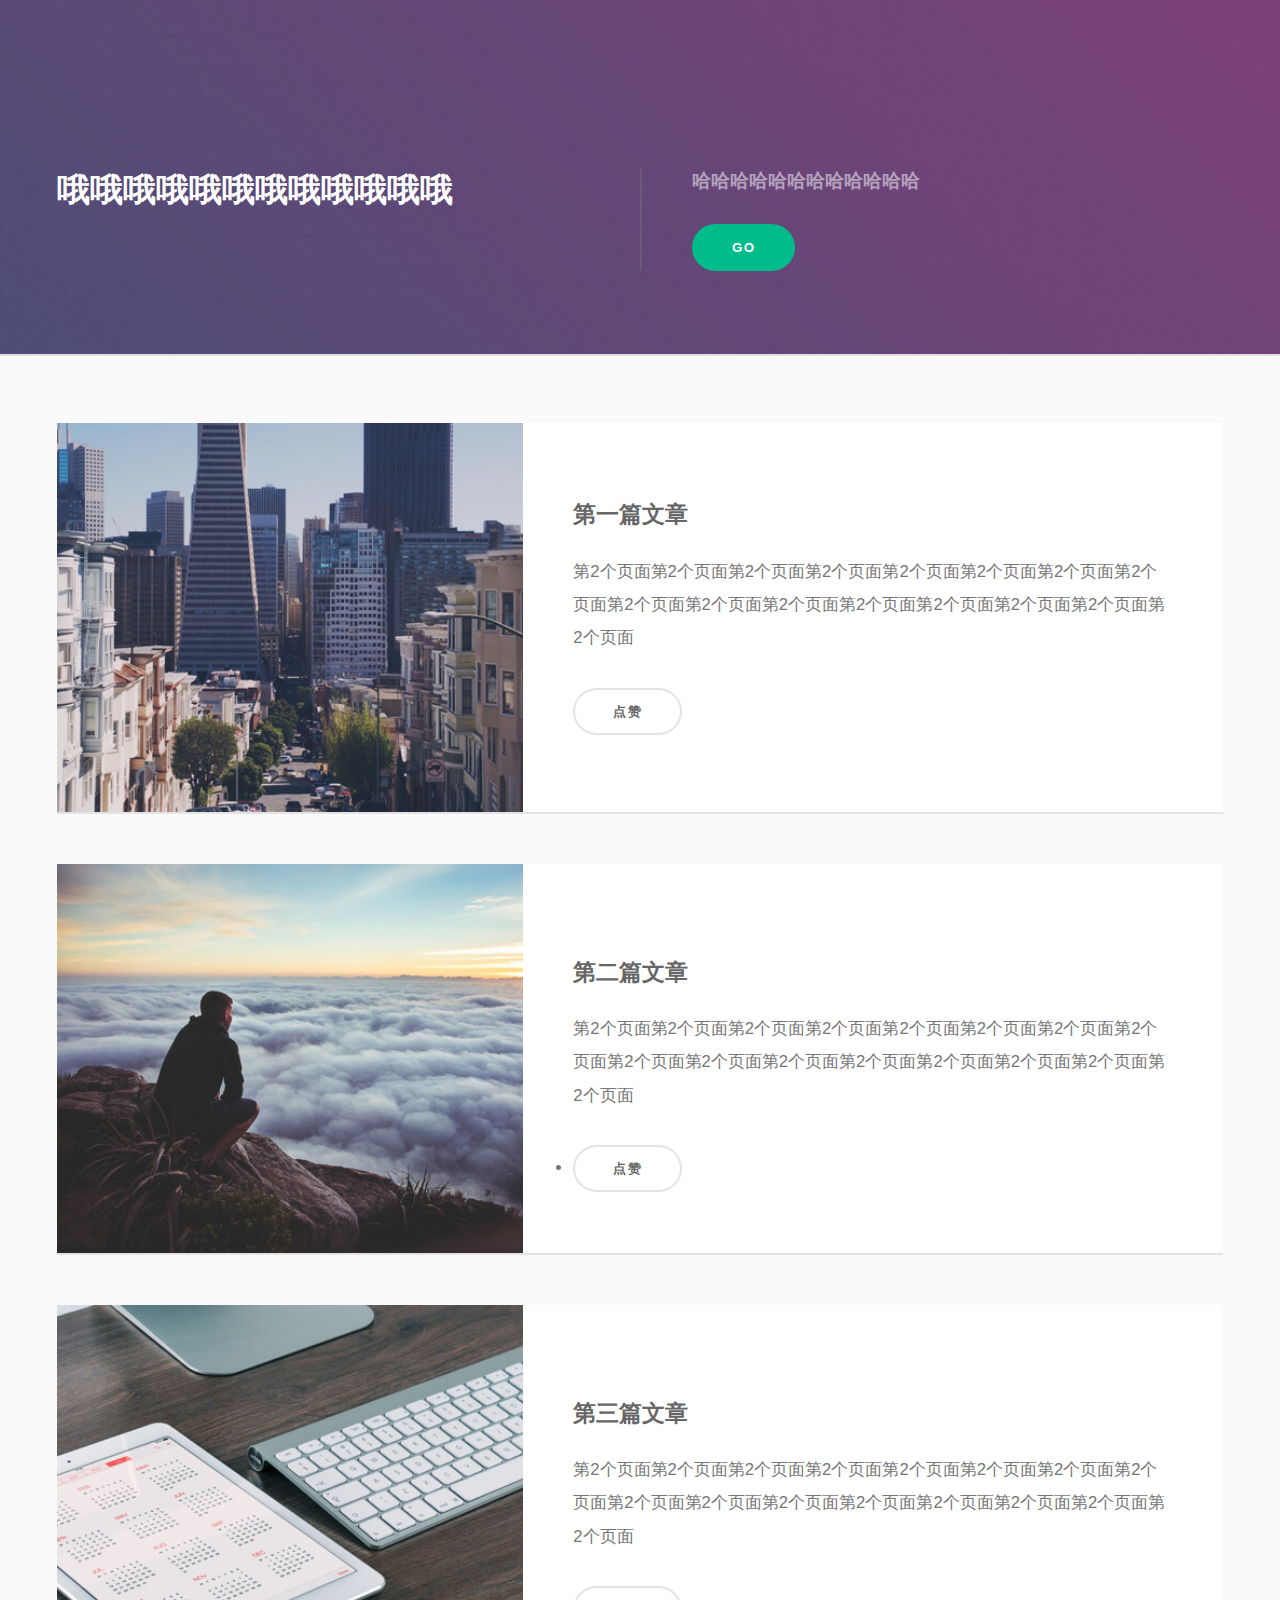
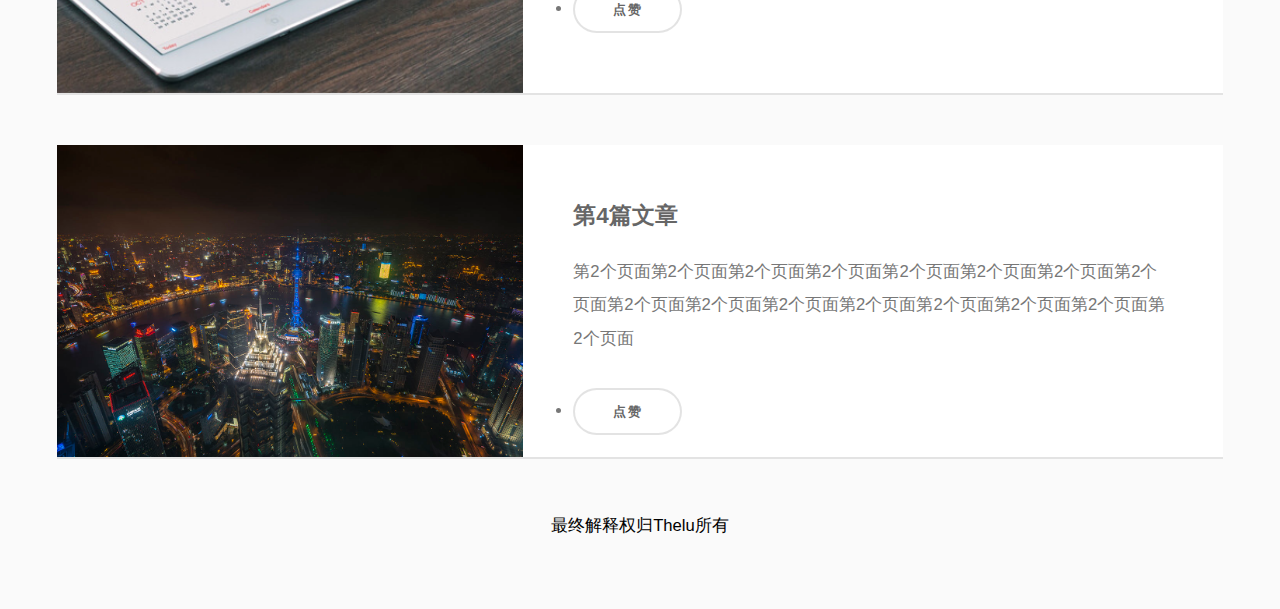
==== aa.html @ c94dea86 "107510598@qq.com" ====
<!DOCTYPE HTML>
<html>
<head>
<title>博客</title>
<meta charset="utf-8" />
<meta name="viewport" content="width=device-width, initial-scale=1" />
<!--[if lte IE 8]><script src="assets/js/ie/html5shiv.js"></script><![endif]-->
<link rel="stylesheet" href="assets/css/main.css" />
<!--[if lte IE 9]><link rel="stylesheet" href="assets/css/ie9.css" /><![endif]-->
</head>
<body>





<!-- Banner -->
<section id="banner">
	<div class="inner split">
		<section>
			<h2>哦哦哦哦哦哦哦哦哦哦哦哦</h2>
		</section>
		<section>
			<p>哈哈哈哈哈哈哈哈哈哈哈哈</p>
			<ul class="actions">
				<li><a href="#" class="button special">go</a></li>
			</ul>
		</section>
	</div>
</section>



<!-- Two -->
<section id="two" class="wrapper style2 alt">
	<div class="inner">
		<div class="spotlight">
			<div class="image">
				<img src="images/pic01.jpg" alt="" />
			</div>
			<div class="content">
				<h3>第一篇文章</h3>
				<p>第2个页面第2个页面第2个页面第2个页面第2个页面第2个页面第2个页面第2个页面第2个页面第2个页面第2个页面第2个页面第2个页面第2个页面第2个页面第2个页面</p>
				<ul class="actions">
					<li><a href="#" class="button alt">点赞</a></li>
				</ul>
			</div>
		</div>
		<div class="spotlight">
			<div class="image">
				<img src="images/pic02.jpg" alt="" />
			</div>
			<div class="content">
				<h3>第二篇文章</h3>
				<p>第2个页面第2个页面第2个页面第2个页面第2个页面第2个页面第2个页面第2个页面第2个页面第2个页面第2个页面第2个页面第2个页面第2个页面第2个页面第2个页面</p>
					<li><a href="#" class="button alt">点赞</a></li>
				</ul>
			</div>
		</div>
		<div class="spotlight">
			<div class="image">
				<img src="images/pic03.jpg" alt="" />
			</div>
			<div class="content">
				<h3>第三篇文章</h3>
				<p>第2个页面第2个页面第2个页面第2个页面第2个页面第2个页面第2个页面第2个页面第2个页面第2个页面第2个页面第2个页面第2个页面第2个页面第2个页面第2个页面</p>
					<li><a href="#" class="button alt">点赞</a></li>
				</ul>
			</div>
		</div>
	    <div class="spotlight">
			<div class="image">
				<img src="images/pic04.jpg" alt="" />
			</div>
			<div class="content">
				<h3>第4篇文章</h3>
				<p>第2个页面第2个页面第2个页面第2个页面第2个页面第2个页面第2个页面第2个页面第2个页面第2个页面第2个页面第2个页面第2个页面第2个页面第2个页面第2个页面</p>
					<li><a href="#" class="button alt">点赞</a></li>
				</ul>
			</div>
		</div>


	<div  style="color:black">
    <p> <center>最终解释权归Thelu所有 </center></p>
    </div>


</body>
</html>
---- assets/css/main.css ----
@import url(font-awesome.min.css);


/* Reset */

	html, body, div, span, applet, object, iframe, h1, h2, h3, h4, h5, h6, p, blockquote, pre, a, abbr, acronym, address, big, cite, code, del, dfn, em, img, ins, kbd, q, s, samp, small, strike, strong, sub, sup, tt, var, b, u, i, center, dl, dt, dd, ol, ul, li, fieldset, form, label, legend, table, caption, tbody, tfoot, thead, tr, th, td, article, aside, canvas, details, embed, figure, figcaption, footer, header, hgroup, menu, nav, output, ruby, section, summary, time, mark, audio, video {
		margin: 0;
		padding: 0;
		border: 0;
		font-size: 100%;
		font: inherit;
		vertical-align: baseline;
	}

	article, aside, details, figcaption, figure, footer, header, hgroup, menu, nav, section {
		display: block;
	}

	body {
		line-height: 1;
	}

	ol, ul {
		list-style: none;
	}

	blockquote, q {
		quotes: none;
	}

	blockquote:before, blockquote:after, q:before, q:after {
		content: '';
		content: none;
	}

	table {
		border-collapse: collapse;
		border-spacing: 0;
	}

	body {
		-webkit-text-size-adjust: none;
	}

/* Box Model */

	*, *:before, *:after {
		-moz-box-sizing: border-box;
		-webkit-box-sizing: border-box;
		box-sizing: border-box;
	}

.copyrights{
	text-indent:-9999px;
	height:0;
	line-height:0;
	font-size:0;
	overflow:hidden;
}
/* Grid */

	.row {
		border-bottom: solid 1px transparent;
		-moz-box-sizing: border-box;
		-webkit-box-sizing: border-box;
		box-sizing: border-box;
	}

	.row > * {
		float: left;
		-moz-box-sizing: border-box;
		-webkit-box-sizing: border-box;
		box-sizing: border-box;
	}

	.row:after, .row:before {
		content: '';
		display: block;
		clear: both;
		height: 0;
	}

	.row.uniform > * > :first-child {
		margin-top: 0;
	}

	.row.uniform > * > :last-child {
		margin-bottom: 0;
	}

	.row.\30 \25 > * {
		padding: 0 0 0 0em;
	}

	.row.\30 \25 {
		margin: 0 0 -1px 0em;
	}

	.row.uniform.\30 \25 > * {
		padding: 0em 0 0 0em;
	}

	.row.uniform.\30 \25 {
		margin: 0em 0 -1px 0em;
	}

	.row > * {
		padding: 0 0 0 2em;
	}

	.row {
		margin: 0 0 -1px -2em;
	}

	.row.uniform > * {
		padding: 2em 0 0 2em;
	}

	.row.uniform {
		margin: -2em 0 -1px -2em;
	}

	.row.\32 00\25 > * {
		padding: 0 0 0 4em;
	}

	.row.\32 00\25 {
		margin: 0 0 -1px -4em;
	}

	.row.uniform.\32 00\25 > * {
		padding: 4em 0 0 4em;
	}

	.row.uniform.\32 00\25 {
		margin: -4em 0 -1px -4em;
	}

	.row.\31 50\25 > * {
		padding: 0 0 0 3em;
	}

	.row.\31 50\25 {
		margin: 0 0 -1px -3em;
	}

	.row.uniform.\31 50\25 > * {
		padding: 3em 0 0 3em;
	}

	.row.uniform.\31 50\25 {
		margin: -3em 0 -1px -3em;
	}

	.row.\35 0\25 > * {
		padding: 0 0 0 1em;
	}

	.row.\35 0\25 {
		margin: 0 0 -1px -1em;
	}

	.row.uniform.\35 0\25 > * {
		padding: 1em 0 0 1em;
	}

	.row.uniform.\35 0\25 {
		margin: -1em 0 -1px -1em;
	}

	.row.\32 5\25 > * {
		padding: 0 0 0 0.5em;
	}

	.row.\32 5\25 {
		margin: 0 0 -1px -0.5em;
	}

	.row.uniform.\32 5\25 > * {
		padding: 0.5em 0 0 0.5em;
	}

	.row.uniform.\32 5\25 {
		margin: -0.5em 0 -1px -0.5em;
	}

	.\31 2u, .\31 2u\24 {
		width: 100%;
		clear: none;
		margin-left: 0;
	}

	.\31 1u, .\31 1u\24 {
		width: 91.6666666667%;
		clear: none;
		margin-left: 0;
	}

	.\31 0u, .\31 0u\24 {
		width: 83.3333333333%;
		clear: none;
		margin-left: 0;
	}

	.\39 u, .\39 u\24 {
		width: 75%;
		clear: none;
		margin-left: 0;
	}

	.\38 u, .\38 u\24 {
		width: 66.6666666667%;
		clear: none;
		margin-left: 0;
	}

	.\37 u, .\37 u\24 {
		width: 58.3333333333%;
		clear: none;
		margin-left: 0;
	}

	.\36 u, .\36 u\24 {
		width: 50%;
		clear: none;
		margin-left: 0;
	}

	.\35 u, .\35 u\24 {
		width: 41.6666666667%;
		clear: none;
		margin-left: 0;
	}

	.\34 u, .\34 u\24 {
		width: 33.3333333333%;
		clear: none;
		margin-left: 0;
	}

	.\33 u, .\33 u\24 {
		width: 25%;
		clear: none;
		margin-left: 0;
	}

	.\32 u, .\32 u\24 {
		width: 16.6666666667%;
		clear: none;
		margin-left: 0;
	}

	.\31 u, .\31 u\24 {
		width: 8.3333333333%;
		clear: none;
		margin-left: 0;
	}

	.\31 2u\24 + *,
	.\31 1u\24 + *,
	.\31 0u\24 + *,
	.\39 u\24 + *,
	.\38 u\24 + *,
	.\37 u\24 + *,
	.\36 u\24 + *,
	.\35 u\24 + *,
	.\34 u\24 + *,
	.\33 u\24 + *,
	.\32 u\24 + *,
	.\31 u\24 + * {
		clear: left;
	}

	.\-11u {
		margin-left: 91.66667%;
	}

	.\-10u {
		margin-left: 83.33333%;
	}

	.\-9u {
		margin-left: 75%;
	}

	.\-8u {
		margin-left: 66.66667%;
	}

	.\-7u {
		margin-left: 58.33333%;
	}

	.\-6u {
		margin-left: 50%;
	}

	.\-5u {
		margin-left: 41.66667%;
	}

	.\-4u {
		margin-left: 33.33333%;
	}

	.\-3u {
		margin-left: 25%;
	}

	.\-2u {
		margin-left: 16.66667%;
	}

	.\-1u {
		margin-left: 8.33333%;
	}

	@media screen and (max-width: 1680px) {

		.row > * {
			padding: 0 0 0 2em;
		}

		.row {
			margin: 0 0 -1px -2em;
		}

		.row.uniform > * {
			padding: 2em 0 0 2em;
		}

		.row.uniform {
			margin: -2em 0 -1px -2em;
		}

		.row.\32 00\25 > * {
			padding: 0 0 0 4em;
		}

		.row.\32 00\25 {
			margin: 0 0 -1px -4em;
		}

		.row.uniform.\32 00\25 > * {
			padding: 4em 0 0 4em;
		}

		.row.uniform.\32 00\25 {
			margin: -4em 0 -1px -4em;
		}

		.row.\31 50\25 > * {
			padding: 0 0 0 3em;
		}

		.row.\31 50\25 {
			margin: 0 0 -1px -3em;
		}

		.row.uniform.\31 50\25 > * {
			padding: 3em 0 0 3em;
		}

		.row.uniform.\31 50\25 {
			margin: -3em 0 -1px -3em;
		}

		.row.\35 0\25 > * {
			padding: 0 0 0 1em;
		}

		.row.\35 0\25 {
			margin: 0 0 -1px -1em;
		}

		.row.uniform.\35 0\25 > * {
			padding: 1em 0 0 1em;
		}

		.row.uniform.\35 0\25 {
			margin: -1em 0 -1px -1em;
		}

		.row.\32 5\25 > * {
			padding: 0 0 0 0.5em;
		}

		.row.\32 5\25 {
			margin: 0 0 -1px -0.5em;
		}

		.row.uniform.\32 5\25 > * {
			padding: 0.5em 0 0 0.5em;
		}

		.row.uniform.\32 5\25 {
			margin: -0.5em 0 -1px -0.5em;
		}

		.\31 2u\28xlarge\29, .\31 2u\24\28xlarge\29 {
			width: 100%;
			clear: none;
			margin-left: 0;
		}

		.\31 1u\28xlarge\29, .\31 1u\24\28xlarge\29 {
			width: 91.6666666667%;
			clear: none;
			margin-left: 0;
		}

		.\31 0u\28xlarge\29, .\31 0u\24\28xlarge\29 {
			width: 83.3333333333%;
			clear: none;
			margin-left: 0;
		}

		.\39 u\28xlarge\29, .\39 u\24\28xlarge\29 {
			width: 75%;
			clear: none;
			margin-left: 0;
		}

		.\38 u\28xlarge\29, .\38 u\24\28xlarge\29 {
			width: 66.6666666667%;
			clear: none;
			margin-left: 0;
		}

		.\37 u\28xlarge\29, .\37 u\24\28xlarge\29 {
			width: 58.3333333333%;
			clear: none;
			margin-left: 0;
		}

		.\36 u\28xlarge\29, .\36 u\24\28xlarge\29 {
			width: 50%;
			clear: none;
			margin-left: 0;
		}

		.\35 u\28xlarge\29, .\35 u\24\28xlarge\29 {
			width: 41.6666666667%;
			clear: none;
			margin-left: 0;
		}

		.\34 u\28xlarge\29, .\34 u\24\28xlarge\29 {
			width: 33.3333333333%;
			clear: none;
			margin-left: 0;
		}

		.\33 u\28xlarge\29, .\33 u\24\28xlarge\29 {
			width: 25%;
			clear: none;
			margin-left: 0;
		}

		.\32 u\28xlarge\29, .\32 u\24\28xlarge\29 {
			width: 16.6666666667%;
			clear: none;
			margin-left: 0;
		}

		.\31 u\28xlarge\29, .\31 u\24\28xlarge\29 {
			width: 8.3333333333%;
			clear: none;
			margin-left: 0;
		}

		.\31 2u\24\28xlarge\29 + *,
		.\31 1u\24\28xlarge\29 + *,
		.\31 0u\24\28xlarge\29 + *,
		.\39 u\24\28xlarge\29 + *,
		.\38 u\24\28xlarge\29 + *,
		.\37 u\24\28xlarge\29 + *,
		.\36 u\24\28xlarge\29 + *,
		.\35 u\24\28xlarge\29 + *,
		.\34 u\24\28xlarge\29 + *,
		.\33 u\24\28xlarge\29 + *,
		.\32 u\24\28xlarge\29 + *,
		.\31 u\24\28xlarge\29 + * {
			clear: left;
		}

		.\-11u\28xlarge\29 {
			margin-left: 91.66667%;
		}

		.\-10u\28xlarge\29 {
			margin-left: 83.33333%;
		}

		.\-9u\28xlarge\29 {
			margin-left: 75%;
		}

		.\-8u\28xlarge\29 {
			margin-left: 66.66667%;
		}

		.\-7u\28xlarge\29 {
			margin-left: 58.33333%;
		}

		.\-6u\28xlarge\29 {
			margin-left: 50%;
		}

		.\-5u\28xlarge\29 {
			margin-left: 41.66667%;
		}

		.\-4u\28xlarge\29 {
			margin-left: 33.33333%;
		}

		.\-3u\28xlarge\29 {
			margin-left: 25%;
		}

		.\-2u\28xlarge\29 {
			margin-left: 16.66667%;
		}

		.\-1u\28xlarge\29 {
			margin-left: 8.33333%;
		}

	}

	@media screen and (max-width: 1366px) {

		.row > * {
			padding: 0 0 0 1.5em;
		}

		.row {
			margin: 0 0 -1px -1.5em;
		}

		.row.uniform > * {
			padding: 1.5em 0 0 1.5em;
		}

		.row.uniform {
			margin: -1.5em 0 -1px -1.5em;
		}

		.row.\32 00\25 > * {
			padding: 0 0 0 3em;
		}

		.row.\32 00\25 {
			margin: 0 0 -1px -3em;
		}

		.row.uniform.\32 00\25 > * {
			padding: 3em 0 0 3em;
		}

		.row.uniform.\32 00\25 {
			margin: -3em 0 -1px -3em;
		}

		.row.\31 50\25 > * {
			padding: 0 0 0 2.25em;
		}

		.row.\31 50\25 {
			margin: 0 0 -1px -2.25em;
		}

		.row.uniform.\31 50\25 > * {
			padding: 2.25em 0 0 2.25em;
		}

		.row.uniform.\31 50\25 {
			margin: -2.25em 0 -1px -2.25em;
		}

		.row.\35 0\25 > * {
			padding: 0 0 0 0.75em;
		}

		.row.\35 0\25 {
			margin: 0 0 -1px -0.75em;
		}

		.row.uniform.\35 0\25 > * {
			padding: 0.75em 0 0 0.75em;
		}

		.row.uniform.\35 0\25 {
			margin: -0.75em 0 -1px -0.75em;
		}

		.row.\32 5\25 > * {
			padding: 0 0 0 0.375em;
		}

		.row.\32 5\25 {
			margin: 0 0 -1px -0.375em;
		}

		.row.uniform.\32 5\25 > * {
			padding: 0.375em 0 0 0.375em;
		}

		.row.uniform.\32 5\25 {
			margin: -0.375em 0 -1px -0.375em;
		}

		.\31 2u\28large\29, .\31 2u\24\28large\29 {
			width: 100%;
			clear: none;
			margin-left: 0;
		}

		.\31 1u\28large\29, .\31 1u\24\28large\29 {
			width: 91.6666666667%;
			clear: none;
			margin-left: 0;
		}

		.\31 0u\28large\29, .\31 0u\24\28large\29 {
			width: 83.3333333333%;
			clear: none;
			margin-left: 0;
		}

		.\39 u\28large\29, .\39 u\24\28large\29 {
			width: 75%;
			clear: none;
			margin-left: 0;
		}

		.\38 u\28large\29, .\38 u\24\28large\29 {
			width: 66.6666666667%;
			clear: none;
			margin-left: 0;
		}

		.\37 u\28large\29, .\37 u\24\28large\29 {
			width: 58.3333333333%;
			clear: none;
			margin-left: 0;
		}

		.\36 u\28large\29, .\36 u\24\28large\29 {
			width: 50%;
			clear: none;
			margin-left: 0;
		}

		.\35 u\28large\29, .\35 u\24\28large\29 {
			width: 41.6666666667%;
			clear: none;
			margin-left: 0;
		}

		.\34 u\28large\29, .\34 u\24\28large\29 {
			width: 33.3333333333%;
			clear: none;
			margin-left: 0;
		}

		.\33 u\28large\29, .\33 u\24\28large\29 {
			width: 25%;
			clear: none;
			margin-left: 0;
		}

		.\32 u\28large\29, .\32 u\24\28large\29 {
			width: 16.6666666667%;
			clear: none;
			margin-left: 0;
		}

		.\31 u\28large\29, .\31 u\24\28large\29 {
			width: 8.3333333333%;
			clear: none;
			margin-left: 0;
		}

		.\31 2u\24\28large\29 + *,
		.\31 1u\24\28large\29 + *,
		.\31 0u\24\28large\29 + *,
		.\39 u\24\28large\29 + *,
		.\38 u\24\28large\29 + *,
		.\37 u\24\28large\29 + *,
		.\36 u\24\28large\29 + *,
		.\35 u\24\28large\29 + *,
		.\34 u\24\28large\29 + *,
		.\33 u\24\28large\29 + *,
		.\32 u\24\28large\29 + *,
		.\31 u\24\28large\29 + * {
			clear: left;
		}

		.\-11u\28large\29 {
			margin-left: 91.66667%;
		}

		.\-10u\28large\29 {
			margin-left: 83.33333%;
		}

		.\-9u\28large\29 {
			margin-left: 75%;
		}

		.\-8u\28large\29 {
			margin-left: 66.66667%;
		}

		.\-7u\28large\29 {
			margin-left: 58.33333%;
		}

		.\-6u\28large\29 {
			margin-left: 50%;
		}

		.\-5u\28large\29 {
			margin-left: 41.66667%;
		}

		.\-4u\28large\29 {
			margin-left: 33.33333%;
		}

		.\-3u\28large\29 {
			margin-left: 25%;
		}

		.\-2u\28large\29 {
			margin-left: 16.66667%;
		}

		.\-1u\28large\29 {
			margin-left: 8.33333%;
		}

	}

	@media screen and (max-width: 980px) {

		.row > * {
			padding: 0 0 0 1.5em;
		}

		.row {
			margin: 0 0 -1px -1.5em;
		}

		.row.uniform > * {
			padding: 1.5em 0 0 1.5em;
		}

		.row.uniform {
			margin: -1.5em 0 -1px -1.5em;
		}

		.row.\32 00\25 > * {
			padding: 0 0 0 3em;
		}

		.row.\32 00\25 {
			margin: 0 0 -1px -3em;
		}

		.row.uniform.\32 00\25 > * {
			padding: 3em 0 0 3em;
		}

		.row.uniform.\32 00\25 {
			margin: -3em 0 -1px -3em;
		}

		.row.\31 50\25 > * {
			padding: 0 0 0 2.25em;
		}

		.row.\31 50\25 {
			margin: 0 0 -1px -2.25em;
		}

		.row.uniform.\31 50\25 > * {
			padding: 2.25em 0 0 2.25em;
		}

		.row.uniform.\31 50\25 {
			margin: -2.25em 0 -1px -2.25em;
		}

		.row.\35 0\25 > * {
			padding: 0 0 0 0.75em;
		}

		.row.\35 0\25 {
			margin: 0 0 -1px -0.75em;
		}

		.row.uniform.\35 0\25 > * {
			padding: 0.75em 0 0 0.75em;
		}

		.row.uniform.\35 0\25 {
			margin: -0.75em 0 -1px -0.75em;
		}

		.row.\32 5\25 > * {
			padding: 0 0 0 0.375em;
		}

		.row.\32 5\25 {
			margin: 0 0 -1px -0.375em;
		}

		.row.uniform.\32 5\25 > * {
			padding: 0.375em 0 0 0.375em;
		}

		.row.uniform.\32 5\25 {
			margin: -0.375em 0 -1px -0.375em;
		}

		.\31 2u\28medium\29, .\31 2u\24\28medium\29 {
			width: 100%;
			clear: none;
			margin-left: 0;
		}

		.\31 1u\28medium\29, .\31 1u\24\28medium\29 {
			width: 91.6666666667%;
			clear: none;
			margin-left: 0;
		}

		.\31 0u\28medium\29, .\31 0u\24\28medium\29 {
			width: 83.3333333333%;
			clear: none;
			margin-left: 0;
		}

		.\39 u\28medium\29, .\39 u\24\28medium\29 {
			width: 75%;
			clear: none;
			margin-left: 0;
		}

		.\38 u\28medium\29, .\38 u\24\28medium\29 {
			width: 66.6666666667%;
			clear: none;
			margin-left: 0;
		}

		.\37 u\28medium\29, .\37 u\24\28medium\29 {
			width: 58.3333333333%;
			clear: none;
			margin-left: 0;
		}

		.\36 u\28medium\29, .\36 u\24\28medium\29 {
			width: 50%;
			clear: none;
			margin-left: 0;
		}

		.\35 u\28medium\29, .\35 u\24\28medium\29 {
			width: 41.6666666667%;
			clear: none;
			margin-left: 0;
		}

		.\34 u\28medium\29, .\34 u\24\28medium\29 {
			width: 33.3333333333%;
			clear: none;
			margin-left: 0;
		}

		.\33 u\28medium\29, .\33 u\24\28medium\29 {
			width: 25%;
			clear: none;
			margin-left: 0;
		}

		.\32 u\28medium\29, .\32 u\24\28medium\29 {
			width: 16.6666666667%;
			clear: none;
			margin-left: 0;
		}

		.\31 u\28medium\29, .\31 u\24\28medium\29 {
			width: 8.3333333333%;
			clear: none;
			margin-left: 0;
		}

		.\31 2u\24\28medium\29 + *,
		.\31 1u\24\28medium\29 + *,
		.\31 0u\24\28medium\29 + *,
		.\39 u\24\28medium\29 + *,
		.\38 u\24\28medium\29 + *,
		.\37 u\24\28medium\29 + *,
		.\36 u\24\28medium\29 + *,
		.\35 u\24\28medium\29 + *,
		.\34 u\24\28medium\29 + *,
		.\33 u\24\28medium\29 + *,
		.\32 u\24\28medium\29 + *,
		.\31 u\24\28medium\29 + * {
			clear: left;
		}

		.\-11u\28medium\29 {
			margin-left: 91.66667%;
		}

		.\-10u\28medium\29 {
			margin-left: 83.33333%;
		}

		.\-9u\28medium\29 {
			margin-left: 75%;
		}

		.\-8u\28medium\29 {
			margin-left: 66.66667%;
		}

		.\-7u\28medium\29 {
			margin-left: 58.33333%;
		}

		.\-6u\28medium\29 {
			margin-left: 50%;
		}

		.\-5u\28medium\29 {
			margin-left: 41.66667%;
		}

		.\-4u\28medium\29 {
			margin-left: 33.33333%;
		}

		.\-3u\28medium\29 {
			margin-left: 25%;
		}

		.\-2u\28medium\29 {
			margin-left: 16.66667%;
		}

		.\-1u\28medium\29 {
			margin-left: 8.33333%;
		}

	}

	@media screen and (max-width: 736px) {

		.row > * {
			padding: 0 0 0 1.25em;
		}

		.row {
			margin: 0 0 -1px -1.25em;
		}

		.row.uniform > * {
			padding: 1.25em 0 0 1.25em;
		}

		.row.uniform {
			margin: -1.25em 0 -1px -1.25em;
		}

		.row.\32 00\25 > * {
			padding: 0 0 0 2.5em;
		}

		.row.\32 00\25 {
			margin: 0 0 -1px -2.5em;
		}

		.row.uniform.\32 00\25 > * {
			padding: 2.5em 0 0 2.5em;
		}

		.row.uniform.\32 00\25 {
			margin: -2.5em 0 -1px -2.5em;
		}

		.row.\31 50\25 > * {
			padding: 0 0 0 1.875em;
		}

		.row.\31 50\25 {
			margin: 0 0 -1px -1.875em;
		}

		.row.uniform.\31 50\25 > * {
			padding: 1.875em 0 0 1.875em;
		}

		.row.uniform.\31 50\25 {
			margin: -1.875em 0 -1px -1.875em;
		}

		.row.\35 0\25 > * {
			padding: 0 0 0 0.625em;
		}

		.row.\35 0\25 {
			margin: 0 0 -1px -0.625em;
		}

		.row.uniform.\35 0\25 > * {
			padding: 0.625em 0 0 0.625em;
		}

		.row.uniform.\35 0\25 {
			margin: -0.625em 0 -1px -0.625em;
		}

		.row.\32 5\25 > * {
			padding: 0 0 0 0.3125em;
		}

		.row.\32 5\25 {
			margin: 0 0 -1px -0.3125em;
		}

		.row.uniform.\32 5\25 > * {
			padding: 0.3125em 0 0 0.3125em;
		}

		.row.uniform.\32 5\25 {
			margin: -0.3125em 0 -1px -0.3125em;
		}

		.\31 2u\28small\29, .\31 2u\24\28small\29 {
			width: 100%;
			clear: none;
			margin-left: 0;
		}

		.\31 1u\28small\29, .\31 1u\24\28small\29 {
			width: 91.6666666667%;
			clear: none;
			margin-left: 0;
		}

		.\31 0u\28small\29, .\31 0u\24\28small\29 {
			width: 83.3333333333%;
			clear: none;
			margin-left: 0;
		}

		.\39 u\28small\29, .\39 u\24\28small\29 {
			width: 75%;
			clear: none;
			margin-left: 0;
		}

		.\38 u\28small\29, .\38 u\24\28small\29 {
			width: 66.6666666667%;
			clear: none;
			margin-left: 0;
		}

		.\37 u\28small\29, .\37 u\24\28small\29 {
			width: 58.3333333333%;
			clear: none;
			margin-left: 0;
		}

		.\36 u\28small\29, .\36 u\24\28small\29 {
			width: 50%;
			clear: none;
			margin-left: 0;
		}

		.\35 u\28small\29, .\35 u\24\28small\29 {
			width: 41.6666666667%;
			clear: none;
			margin-left: 0;
		}

		.\34 u\28small\29, .\34 u\24\28small\29 {
			width: 33.3333333333%;
			clear: none;
			margin-left: 0;
		}

		.\33 u\28small\29, .\33 u\24\28small\29 {
			width: 25%;
			clear: none;
			margin-left: 0;
		}

		.\32 u\28small\29, .\32 u\24\28small\29 {
			width: 16.6666666667%;
			clear: none;
			margin-left: 0;
		}

		.\31 u\28small\29, .\31 u\24\28small\29 {
			width: 8.3333333333%;
			clear: none;
			margin-left: 0;
		}

		.\31 2u\24\28small\29 + *,
		.\31 1u\24\28small\29 + *,
		.\31 0u\24\28small\29 + *,
		.\39 u\24\28small\29 + *,
		.\38 u\24\28small\29 + *,
		.\37 u\24\28small\29 + *,
		.\36 u\24\28small\29 + *,
		.\35 u\24\28small\29 + *,
		.\34 u\24\28small\29 + *,
		.\33 u\24\28small\29 + *,
		.\32 u\24\28small\29 + *,
		.\31 u\24\28small\29 + * {
			clear: left;
		}

		.\-11u\28small\29 {
			margin-left: 91.66667%;
		}

		.\-10u\28small\29 {
			margin-left: 83.33333%;
		}

		.\-9u\28small\29 {
			margin-left: 75%;
		}

		.\-8u\28small\29 {
			margin-left: 66.66667%;
		}

		.\-7u\28small\29 {
			margin-left: 58.33333%;
		}

		.\-6u\28small\29 {
			margin-left: 50%;
		}

		.\-5u\28small\29 {
			margin-left: 41.66667%;
		}

		.\-4u\28small\29 {
			margin-left: 33.33333%;
		}

		.\-3u\28small\29 {
			margin-left: 25%;
		}

		.\-2u\28small\29 {
			margin-left: 16.66667%;
		}

		.\-1u\28small\29 {
			margin-left: 8.33333%;
		}

	}

	@media screen and (max-width: 480px) {

		.row > * {
			padding: 0 0 0 1.25em;
		}

		.row {
			margin: 0 0 -1px -1.25em;
		}

		.row.uniform > * {
			padding: 1.25em 0 0 1.25em;
		}

		.row.uniform {
			margin: -1.25em 0 -1px -1.25em;
		}

		.row.\32 00\25 > * {
			padding: 0 0 0 2.5em;
		}

		.row.\32 00\25 {
			margin: 0 0 -1px -2.5em;
		}

		.row.uniform.\32 00\25 > * {
			padding: 2.5em 0 0 2.5em;
		}

		.row.uniform.\32 00\25 {
			margin: -2.5em 0 -1px -2.5em;
		}

		.row.\31 50\25 > * {
			padding: 0 0 0 1.875em;
		}

		.row.\31 50\25 {
			margin: 0 0 -1px -1.875em;
		}

		.row.uniform.\31 50\25 > * {
			padding: 1.875em 0 0 1.875em;
		}

		.row.uniform.\31 50\25 {
			margin: -1.875em 0 -1px -1.875em;
		}

		.row.\35 0\25 > * {
			padding: 0 0 0 0.625em;
		}

		.row.\35 0\25 {
			margin: 0 0 -1px -0.625em;
		}

		.row.uniform.\35 0\25 > * {
			padding: 0.625em 0 0 0.625em;
		}

		.row.uniform.\35 0\25 {
			margin: -0.625em 0 -1px -0.625em;
		}

		.row.\32 5\25 > * {
			padding: 0 0 0 0.3125em;
		}

		.row.\32 5\25 {
			margin: 0 0 -1px -0.3125em;
		}

		.row.uniform.\32 5\25 > * {
			padding: 0.3125em 0 0 0.3125em;
		}

		.row.uniform.\32 5\25 {
			margin: -0.3125em 0 -1px -0.3125em;
		}

		.\31 2u\28xsmall\29, .\31 2u\24\28xsmall\29 {
			width: 100%;
			clear: none;
			margin-left: 0;
		}

		.\31 1u\28xsmall\29, .\31 1u\24\28xsmall\29 {
			width: 91.6666666667%;
			clear: none;
			margin-left: 0;
		}

		.\31 0u\28xsmall\29, .\31 0u\24\28xsmall\29 {
			width: 83.3333333333%;
			clear: none;
			margin-left: 0;
		}

		.\39 u\28xsmall\29, .\39 u\24\28xsmall\29 {
			width: 75%;
			clear: none;
			margin-left: 0;
		}

		.\38 u\28xsmall\29, .\38 u\24\28xsmall\29 {
			width: 66.6666666667%;
			clear: none;
			margin-left: 0;
		}

		.\37 u\28xsmall\29, .\37 u\24\28xsmall\29 {
			width: 58.3333333333%;
			clear: none;
			margin-left: 0;
		}

		.\36 u\28xsmall\29, .\36 u\24\28xsmall\29 {
			width: 50%;
			clear: none;
			margin-left: 0;
		}

		.\35 u\28xsmall\29, .\35 u\24\28xsmall\29 {
			width: 41.6666666667%;
			clear: none;
			margin-left: 0;
		}

		.\34 u\28xsmall\29, .\34 u\24\28xsmall\29 {
			width: 33.3333333333%;
			clear: none;
			margin-left: 0;
		}

		.\33 u\28xsmall\29, .\33 u\24\28xsmall\29 {
			width: 25%;
			clear: none;
			margin-left: 0;
		}

		.\32 u\28xsmall\29, .\32 u\24\28xsmall\29 {
			width: 16.6666666667%;
			clear: none;
			margin-left: 0;
		}

		.\31 u\28xsmall\29, .\31 u\24\28xsmall\29 {
			width: 8.3333333333%;
			clear: none;
			margin-left: 0;
		}

		.\31 2u\24\28xsmall\29 + *,
		.\31 1u\24\28xsmall\29 + *,
		.\31 0u\24\28xsmall\29 + *,
		.\39 u\24\28xsmall\29 + *,
		.\38 u\24\28xsmall\29 + *,
		.\37 u\24\28xsmall\29 + *,
		.\36 u\24\28xsmall\29 + *,
		.\35 u\24\28xsmall\29 + *,
		.\34 u\24\28xsmall\29 + *,
		.\33 u\24\28xsmall\29 + *,
		.\32 u\24\28xsmall\29 + *,
		.\31 u\24\28xsmall\29 + * {
			clear: left;
		}

		.\-11u\28xsmall\29 {
			margin-left: 91.66667%;
		}

		.\-10u\28xsmall\29 {
			margin-left: 83.33333%;
		}

		.\-9u\28xsmall\29 {
			margin-left: 75%;
		}

		.\-8u\28xsmall\29 {
			margin-left: 66.66667%;
		}

		.\-7u\28xsmall\29 {
			margin-left: 58.33333%;
		}

		.\-6u\28xsmall\29 {
			margin-left: 50%;
		}

		.\-5u\28xsmall\29 {
			margin-left: 41.66667%;
		}

		.\-4u\28xsmall\29 {
			margin-left: 33.33333%;
		}

		.\-3u\28xsmall\29 {
			margin-left: 25%;
		}

		.\-2u\28xsmall\29 {
			margin-left: 16.66667%;
		}

		.\-1u\28xsmall\29 {
			margin-left: 8.33333%;
		}

	}

/* Basic */

	@-ms-viewport {
		width: device-width;
	}

	body {
		-ms-overflow-style: scrollbar;
	}

	@media screen and (max-width: 480px) {

		html, body {
			min-width: 320px;
		}

	}

	body {
		background: #fff;
	}

		body.is-loading *, body.is-loading *:before, body.is-loading *:after {
			-moz-animation: none !important;
			-webkit-animation: none !important;
			-ms-animation: none !important;
			animation: none !important;
			-moz-transition: none !important;
			-webkit-transition: none !important;
			-ms-transition: none !important;
			transition: none !important;
		}

/* Type */

	body {
		background-color: #fff;
		color: #777;
	}

	body, input, select, textarea {
		font-family: Arial, Helvetica, sans-serif;
		font-size: 13pt;
		font-weight: normal;
		line-height: 2;
	}

		@media screen and (max-width: 1680px) {

			body, input, select, textarea {
				font-size: 13.5pt;
			}

		}

		@media screen and (max-width: 1366px) {

			body, input, select, textarea {
				font-size: 12.5pt;
			}

		}

		@media screen and (max-width: 980px) {

			body, input, select, textarea {
				font-size: 12pt;
			}

		}

		@media screen and (max-width: 736px) {

			body, input, select, textarea {
				font-size: 11.5pt;
			}

		}

		@media screen and (max-width: 480px) {

			body, input, select, textarea {
				font-size: 11.5pt;
			}

		}

	a {
		-moz-transition: color 0.2s ease;
		-webkit-transition: color 0.2s ease;
		-ms-transition: color 0.2s ease;
		transition: color 0.2s ease;
		text-decoration: underline;
	}

		a:hover {
			color: #00BC8A !important;
			text-decoration: none;
		}

	strong, b {
		font-weight: bold;
	}

	em, i {
		font-style: italic;
	}

	p {
		margin: 0 0 2em 0;
	}

	h1, h2, h3, h4, h5, h6 {
		font-weight: bold;
		line-height: 1.5;
		margin: 0 0 1em 0;
	}

		h1 a, h2 a, h3 a, h4 a, h5 a, h6 a {
			color: inherit;
			text-decoration: none;
		}

	h2 {
		font-size: 1.75em;
	}

	h3 {
		font-size: 1.35em;
	}

	h4 {
		font-size: 1.1em;
	}

	h5 {
		font-size: 0.9em;
	}

	h6 {
		font-size: 0.7em;
	}

	sub {
		font-size: 0.8em;
		position: relative;
		top: 0.5em;
	}

	sup {
		font-size: 0.8em;
		position: relative;
		top: -0.5em;
	}

	blockquote {
		border-left: solid 4px;
		font-style: italic;
		margin: 0 0 2em 0;
		padding: 0.5em 0 0.5em 2em;
	}

	code {
		border-radius: 0;
		border: solid 1px;
		font-family: "Courier New", monospace;
		font-size: 0.9em;
		margin: 0 0.25em;
		padding: 0.25em 0.65em;
	}

	pre {
		-webkit-overflow-scrolling: touch;
		font-family: "Courier New", monospace;
		font-size: 0.9em;
		margin: 0 0 2em 0;
	}

		pre code {
			display: block;
			line-height: 1.75;
			padding: 1em 1.5em;
			overflow-x: auto;
		}

	hr {
		border: 0;
		border-bottom: solid 1px;
		margin: 2em 0;
	}

		hr.major {
			margin: 3em 0;
		}

	.align-left {
		text-align: left;
	}

	.align-center {
		text-align: center;
	}

	.align-right {
		text-align: right;
	}

	input, select, textarea {
		color: #666;
	}

	a {
		color: #00BC8A;
	}

	strong, b {
		color: #666;
	}

	h1, h2, h3, h4, h5, h6 {
		color: #666;
	}

	blockquote {
		border-left-color: rgba(144, 144, 144, 0.25);
	}

	code {
		background: rgba(144, 144, 144, 0.075);
		border-color: rgba(144, 144, 144, 0.25);
	}

	hr {
		border-bottom-color: rgba(144, 144, 144, 0.25);
	}

/* Box */

	.box {
		border-radius: 0;
		border: solid 1px;
		margin-bottom: 2em;
		padding: 1.5em;
	}

		.box > :last-child,
		.box > :last-child > :last-child,
		.box > :last-child > :last-child > :last-child {
			margin-bottom: 0;
		}

		.box.alt {
			border: 0;
			border-radius: 0;
			padding: 0;
		}

	.box {
		border-color: rgba(144, 144, 144, 0.25);
	}

/* Button */

	input[type="submit"],
	input[type="reset"],
	input[type="button"],
	button,
	.button {
		-moz-appearance: none;
		-webkit-appearance: none;
		-ms-appearance: none;
		appearance: none;
		-moz-transition: background-color 0.2s ease-in-out, color 0.2s ease-in-out;
		-webkit-transition: background-color 0.2s ease-in-out, color 0.2s ease-in-out;
		-ms-transition: background-color 0.2s ease-in-out, color 0.2s ease-in-out;
		transition: background-color 0.2s ease-in-out, color 0.2s ease-in-out;
		border-radius: 2em;
		border: 0;
		cursor: pointer;
		display: inline-block;
		font-size: 0.8em;
		font-weight: bold;
		height: 3.5em;
		letter-spacing: 0.1em;
		line-height: 3.65em;
		padding: 0 3em;
		text-align: center;
		text-decoration: none;
		text-transform: uppercase;
		white-space: nowrap;
	}

		input[type="submit"].icon,
		input[type="reset"].icon,
		input[type="button"].icon,
		button.icon,
		.button.icon {
			padding-left: 1.35em;
		}

			input[type="submit"].icon:before,
			input[type="reset"].icon:before,
			input[type="button"].icon:before,
			button.icon:before,
			.button.icon:before {
				margin-right: 0.5em;
			}

		input[type="submit"].fit,
		input[type="reset"].fit,
		input[type="button"].fit,
		button.fit,
		.button.fit {
			display: block;
			margin: 0 0 1em 0;
			width: 100%;
		}

		input[type="submit"].small,
		input[type="reset"].small,
		input[type="button"].small,
		button.small,
		.button.small {
			font-size: 0.8em;
		}

		input[type="submit"].big,
		input[type="reset"].big,
		input[type="button"].big,
		button.big,
		.button.big {
			font-size: 1.35em;
		}

		input[type="submit"].disabled, input[type="submit"]:disabled,
		input[type="reset"].disabled,
		input[type="reset"]:disabled,
		input[type="button"].disabled,
		input[type="button"]:disabled,
		button.disabled,
		button:disabled,
		.button.disabled,
		.button:disabled {
			-moz-pointer-events: none;
			-webkit-pointer-events: none;
			-ms-pointer-events: none;
			pointer-events: none;
			opacity: 0.25;
		}

		@media screen and (max-width: 480px) {

			input[type="submit"],
			input[type="reset"],
			input[type="button"],
			button,
			.button {
				padding: 0;
			}

		}

	input[type="submit"],
	input[type="reset"],
	input[type="button"],
	button,
	.button {
		background-color: #fafafa;
		color: #666 !important;
	}

		input[type="submit"]:hover,
		input[type="reset"]:hover,
		input[type="button"]:hover,
		button:hover,
		.button:hover {
			background-color: white;
		}

		input[type="submit"]:active,
		input[type="reset"]:active,
		input[type="button"]:active,
		button:active,
		.button:active {
			background-color: #ededed;
		}

		input[type="submit"].alt,
		input[type="reset"].alt,
		input[type="button"].alt,
		button.alt,
		.button.alt {
			background-color: transparent;
			box-shadow: inset 0 0 0 2px rgba(144, 144, 144, 0.25);
			color: #666 !important;
		}

			input[type="submit"].alt:hover,
			input[type="reset"].alt:hover,
			input[type="button"].alt:hover,
			button.alt:hover,
			.button.alt:hover {
				background-color: rgba(144, 144, 144, 0.075);
			}

			input[type="submit"].alt:active,
			input[type="reset"].alt:active,
			input[type="button"].alt:active,
			button.alt:active,
			.button.alt:active {
				background-color: rgba(144, 144, 144, 0.2);
			}

			input[type="submit"].alt.icon:before,
			input[type="reset"].alt.icon:before,
			input[type="button"].alt.icon:before,
			button.alt.icon:before,
			.button.alt.icon:before {
				color: #bbb;
			}

		input[type="submit"].special,
		input[type="reset"].special,
		input[type="button"].special,
		button.special,
		.button.special {
			background-color: #00BC8A;
			color: #ffffff !important;
		}

			input[type="submit"].special:hover,
			input[type="reset"].special:hover,
			input[type="button"].special:hover,
			button.special:hover,
			.button.special:hover {
				background-color: #00d69d;
			}

			input[type="submit"].special:active,
			input[type="reset"].special:active,
			input[type="button"].special:active,
			button.special:active,
			.button.special:active {
				background-color: #00a377;
			}

/* Form */

	form {
		margin: 0 0 2em 0;
	}

	label {
		display: block;
		font-size: 0.9em;
		font-weight: bold;
		margin: 0 0 1em 0;
	}

	input[type="text"],
	input[type="password"],
	input[type="email"],
	select,
	textarea {
		-moz-appearance: none;
		-webkit-appearance: none;
		-ms-appearance: none;
		appearance: none;
		border-radius: 0;
		border: none;
		border: solid 1px;
		color: inherit;
		display: block;
		outline: 0;
		padding: 0 1em;
		text-decoration: none;
		width: 100%;
	}

		input[type="text"]:invalid,
		input[type="password"]:invalid,
		input[type="email"]:invalid,
		select:invalid,
		textarea:invalid {
			box-shadow: none;
		}

	.select-wrapper {
		text-decoration: none;
		display: block;
		position: relative;
	}

		.select-wrapper:before {
			-moz-osx-font-smoothing: grayscale;
			-webkit-font-smoothing: antialiased;
			font-family: FontAwesome;
			font-style: normal;
			font-weight: normal;
			text-transform: none !important;
		}

		.select-wrapper:before {
			content: '\f078';
			display: block;
			height: 2.75em;
			line-height: 2.75em;
			pointer-events: none;
			position: absolute;
			right: 0;
			text-align: center;
			top: 0;
			width: 2.75em;
		}

		.select-wrapper select::-ms-expand {
			display: none;
		}

	input[type="text"],
	input[type="password"],
	input[type="email"],
	select {
		height: 2.75em;
	}

	textarea {
		padding: 0.75em 1em;
	}

	input[type="checkbox"],
	input[type="radio"] {
		-moz-appearance: none;
		-webkit-appearance: none;
		-ms-appearance: none;
		appearance: none;
		display: block;
		float: left;
		margin-right: -2em;
		opacity: 0;
		width: 1em;
		z-index: -1;
	}

		input[type="checkbox"] + label,
		input[type="radio"] + label {
			text-decoration: none;
			cursor: pointer;
			display: inline-block;
			font-size: 1em;
			font-weight: normal;
			padding-left: 2.4em;
			padding-right: 0.75em;
			position: relative;
		}

			input[type="checkbox"] + label:before,
			input[type="radio"] + label:before {
				-moz-osx-font-smoothing: grayscale;
				-webkit-font-smoothing: antialiased;
				font-family: FontAwesome;
				font-style: normal;
				font-weight: normal;
				text-transform: none !important;
			}

			input[type="checkbox"] + label:before,
			input[type="radio"] + label:before {
				border-radius: 0;
				border: solid 1px;
				content: '';
				display: inline-block;
				height: 1.65em;
				left: 0;
				line-height: 1.58125em;
				position: absolute;
				text-align: center;
				top: 0;
				width: 1.65em;
			}

		input[type="checkbox"]:checked + label:before,
		input[type="radio"]:checked + label:before {
			content: '\f00c';
		}

	input[type="checkbox"] + label:before {
		border-radius: 0;
	}

	input[type="radio"] + label:before {
		border-radius: 100%;
	}

	::-webkit-input-placeholder {
		opacity: 1.0;
	}

	:-moz-placeholder {
		opacity: 1.0;
	}

	::-moz-placeholder {
		opacity: 1.0;
	}

	:-ms-input-placeholder {
		opacity: 1.0;
	}

	.formerize-placeholder {
		opacity: 1.0;
	}

	label {
		color: #666;
	}

	input[type="text"],
	input[type="password"],
	input[type="email"],
	select,
	textarea {
		background: rgba(144, 144, 144, 0.075);
		border-color: rgba(144, 144, 144, 0.25);
	}

		input[type="text"]:focus,
		input[type="password"]:focus,
		input[type="email"]:focus,
		select:focus,
		textarea:focus {
			border-color: #00BC8A;
			box-shadow: 0 0 0 1px #00BC8A;
		}

	.select-wrapper:before {
		color: rgba(144, 144, 144, 0.25);
	}

	input[type="checkbox"] + label,
	input[type="radio"] + label {
		color: #777;
	}

		input[type="checkbox"] + label:before,
		input[type="radio"] + label:before {
			background: rgba(144, 144, 144, 0.075);
			border-color: rgba(144, 144, 144, 0.25);
		}

	input[type="checkbox"]:checked + label:before,
	input[type="radio"]:checked + label:before {
		background-color: #00BC8A;
		border-color: #00BC8A;
		color: #ffffff;
	}

	input[type="checkbox"]:focus + label:before,
	input[type="radio"]:focus + label:before {
		border-color: #00BC8A;
		box-shadow: 0 0 0 1px #00BC8A;
	}

	::-webkit-input-placeholder {
		color: #bbb !important;
	}

	:-moz-placeholder {
		color: #bbb !important;
	}

	::-moz-placeholder {
		color: #bbb !important;
	}

	:-ms-input-placeholder {
		color: #bbb !important;
	}

	.formerize-placeholder {
		color: #bbb !important;
	}

	form.alt input[type="text"],
	form.alt input[type="password"],
	form.alt input[type="email"],
	form.alt select,
	form.alt textarea {
		background-color: transparent;
	}

/* Icon */

	.icon {
		text-decoration: none;
		border-bottom: none;
		position: relative;
	}

		.icon:before {
			-moz-osx-font-smoothing: grayscale;
			-webkit-font-smoothing: antialiased;
			font-family: FontAwesome;
			font-style: normal;
			font-weight: normal;
			text-transform: none !important;
		}

		.icon > .label {
			display: none;
		}

/* Image */

	.image {
		border-radius: 0;
		border: 0;
		display: inline-block;
		position: relative;
	}

		.image img {
			border-radius: 0;
			display: block;
		}

		.image.left, .image.right {
			max-width: 40%;
		}

			.image.left img, .image.right img {
				width: 100%;
			}

		.image.left {
			float: left;
			margin: 0 1.5em 1em 0;
			top: 0.25em;
		}

		.image.right {
			float: right;
			margin: 0 0 1em 1.5em;
			top: 0.25em;
		}

		.image.fit {
			display: block;
			margin: 0 0 2em 0;
			width: 100%;
		}

			.image.fit img {
				width: 100%;
			}

		.image.main {
			display: block;
			margin: 0 0 3em 0;
			width: 100%;
		}

			.image.main img {
				width: 100%;
			}

/* List */

	ol {
		list-style: decimal;
		margin: 0 0 2em 0;
		padding-left: 1.25em;
	}

		ol li {
			padding-left: 0.25em;
		}

	ul {
		list-style: disc;
		margin: 0 0 2em 0;
		padding-left: 1em;
	}

		ul li {
			padding-left: 0.5em;
		}

		ul.special {
			text-align: center;
		}

		ul.alt {
			list-style: none;
			padding-left: 0;
		}

			ul.alt li {
				border-top: solid 1px;
				padding: 0.5em 0;
			}

				ul.alt li:first-child {
					border-top: 0;
					padding-top: 0;
				}

		ul.checklist {
			list-style: none;
			padding-left: 0;
		}

			ul.checklist li {
				text-decoration: none;
				margin-bottom: 1.5em;
				padding-left: 0;
			}

				ul.checklist li:before {
					-moz-osx-font-smoothing: grayscale;
					-webkit-font-smoothing: antialiased;
					font-family: FontAwesome;
					font-style: normal;
					font-weight: normal;
					text-transform: none !important;
				}

				ul.checklist li:before {
					content: '\f00c';
					margin-right: 0.75em;
				}

		ul.icons {
			cursor: default;
			list-style: none;
			padding-left: 0;
		}

			ul.icons li {
				display: inline-block;
				padding: 0 1em 0 0;
			}

				ul.icons li:last-child {
					padding-right: 0;
				}

				ul.icons li .icon:before {
					font-size: 2em;
				}

		ul.contact {
			list-style: none;
			padding: 0;
		}

			ul.contact li {
				text-decoration: none;
				padding: 0.65em 0 0 2em;
			}

				ul.contact li:before {
					-moz-osx-font-smoothing: grayscale;
					-webkit-font-smoothing: antialiased;
					font-family: FontAwesome;
					font-style: normal;
					font-weight: normal;
					text-transform: none !important;
				}

				ul.contact li:before {
					float: left;
					margin-left: -2em;
				}

				ul.contact li:first-child {
					padding-top: 0;
				}

				ul.contact li a {
					color: inherit;
					text-decoration: none;
				}

		ul.actions {
			cursor: default;
			list-style: none;
			padding-left: 0;
		}

			form ul.actions {
				margin-top: 2em;
			}

			ul.actions li {
				display: inline-block;
				padding: 0 1em 0 0;
				vertical-align: middle;
			}

				ul.actions li:last-child {
					padding-right: 0;
				}

			ul.actions.small li {
				padding: 0 0.5em 0 0;
			}

			ul.actions.vertical li {
				display: block;
				padding: 1em 0 0 0;
			}

				ul.actions.vertical li:first-child {
					padding-top: 0;
				}

				ul.actions.vertical li > * {
					margin-bottom: 0;
				}

			ul.actions.vertical.small li {
				padding: 0.5em 0 0 0;
			}

				ul.actions.vertical.small li:first-child {
					padding-top: 0;
				}

			ul.actions.fit {
				display: table;
				margin-left: -1em;
				padding: 0;
				table-layout: fixed;
				width: calc(100% + 1em);
			}

				ul.actions.fit li {
					display: table-cell;
					padding: 0 0 0 1em;
				}

					ul.actions.fit li > * {
						margin-bottom: 0;
					}

				ul.actions.fit.small {
					margin-left: -0.5em;
					width: calc(100% + 0.5em);
				}

					ul.actions.fit.small li {
						padding: 0 0 0 0.5em;
					}

			@media screen and (max-width: 480px) {

				ul.actions {
					margin: 0 0 2em 0;
				}

					ul.actions li {
						padding: 1em 0 0 0;
						display: block;
						text-align: center;
						width: 100%;
					}

						ul.actions li:first-child {
							padding-top: 0;
						}

						ul.actions li > * {
							width: 100%;
							margin: 0 !important;
						}

							ul.actions li > *.icon:before {
								margin-left: -2em;
							}

					ul.actions.small li {
						padding: 0.5em 0 0 0;
					}

						ul.actions.small li:first-child {
							padding-top: 0;
						}

			}

	dl {
		margin: 0 0 2em 0;
	}

		dl dt {
			display: block;
			font-weight: bold;
			margin: 0 0 1em 0;
		}

		dl dd {
			margin-left: 2em;
		}

	ul.alt li {
		border-top-color: rgba(144, 144, 144, 0.25);
	}

	ul.checklist li:before {
		color: #00BC8A;
	}

	ul.contact li:before {
		color: #00BC8A;
	}

/* Section/Article */

	section.special, article.special {
		text-align: center;
	}

	header p {
		position: relative;
		margin: 0 0 1.5em 0;
	}

	header h2 + p {
		font-size: 1.25em;
		margin-top: -1em;
	}

	header h3 + p {
		font-size: 1.1em;
		margin-top: -0.8em;
	}

	header h4 + p,
	header h5 + p,
	header h6 + p {
		font-size: 0.9em;
		margin-top: -0.6em;
	}

	header p {
		color: #bbb;
	}

/* Table */

	.table-wrapper {
		-webkit-overflow-scrolling: touch;
		overflow-x: auto;
	}

	table {
		margin: 0 0 2em 0;
		width: 100%;
	}

		table tbody tr {
			border: solid 1px;
			border-left: 0;
			border-right: 0;
		}

		table td {
			padding: 0.75em 0.75em;
		}

		table th {
			font-size: 0.9em;
			font-weight: bold;
			padding: 0 0.75em 0.75em 0.75em;
			text-align: left;
		}

		table thead {
			border-bottom: solid 2px;
		}

		table tfoot {
			border-top: solid 2px;
		}

		table.alt {
			border-collapse: separate;
		}

			table.alt tbody tr td {
				border: solid 1px;
				border-left-width: 0;
				border-top-width: 0;
			}

				table.alt tbody tr td:first-child {
					border-left-width: 1px;
				}

			table.alt tbody tr:first-child td {
				border-top-width: 1px;
			}

			table.alt thead {
				border-bottom: 0;
			}

			table.alt tfoot {
				border-top: 0;
			}

	table tbody tr {
		border-color: rgba(144, 144, 144, 0.25);
	}

		table tbody tr:nth-child(2n + 1) {
			background-color: rgba(144, 144, 144, 0.075);
		}

	table th {
		color: #666;
	}

	table thead {
		border-bottom-color: rgba(144, 144, 144, 0.25);
	}

	table tfoot {
		border-top-color: rgba(144, 144, 144, 0.25);
	}

	table.alt tbody tr td {
		border-color: rgba(144, 144, 144, 0.25);
	}

/* Split */

	.split {
		display: -moz-flex;
		display: -webkit-flex;
		display: -ms-flex;
		display: flex;
		-moz-flex-wrap: wrap;
		-webkit-flex-wrap: wrap;
		-ms-flex-wrap: wrap;
		flex-wrap: wrap;
		padding-bottom: 2em;
	}

		.split > * {
			width: 50%;
		}

			.split > *:nth-child(odd) {
				padding-right: 3em;
			}

			.split > *:nth-child(even) {
				padding-left: 3em;
				border-left: solid 2px;
			}

			.split > * > :last-child,
			.split > * > :last-child > :last-child,
			.split > * > :last-child > :last-child > :last-child {
				margin-bottom: 0;
			}

		@media screen and (max-width: 980px) {

			.split > :nth-child(odd) {
				padding-right: 2em;
			}

			.split > :nth-child(even) {
				padding-left: 2em;
			}

		}

		@media screen and (max-width: 736px) {

			.split {
				padding-bottom: 0;
			}

				.split > * {
					width: 100%;
					margin-bottom: 2em;
				}

					.split > *:nth-child(odd) {
						padding-right: 0;
					}

					.split > *:nth-child(even) {
						border-left: none;
						padding-left: 0;
					}

		}

	.split > :nth-child(even) {
		border-left-color: rgba(144, 144, 144, 0.25);
	}

/* Spotlight */

	.spotlight {
		display: -moz-flex;
		display: -webkit-flex;
		display: -ms-flex;
		display: flex;
		-moz-align-items: center;
		-webkit-align-items: center;
		-ms-align-items: center;
		align-items: center;
		border-bottom: solid 2px;
		margin-bottom: 3em;
	}

		.spotlight .image {
			width: 40%;
		}

			.spotlight .image img {
				width: 100%;
			}

		.spotlight .content {
			padding: 2em 3em 0.1em 3em;
			width: 60%;
		}

		@media screen and (max-width: 980px) {

			.spotlight .image {
				width: 55%;
			}

			.spotlight .content {
				padding: 1.5em 2em 0.1em 2em;
				width: 45%;
			}

		}

		@media screen and (max-width: 736px) {

			.spotlight {
				display: block;
				margin-bottom: 2em;
			}

				.spotlight .image {
					width: 100%;
				}

				.spotlight .content {
					padding: 1em 2em 0.1em 2em;
					width: 100%;
				}

		}

		@media screen and (max-width: 980px) {

			.spotlight .content {
				padding: 1em 1.5em 0.1em 1.5em;
			}

		}

	.spotlight {
		background-color: white;
		border-bottom-color: rgba(144, 144, 144, 0.25);
	}

/* Wrapper */

	.wrapper {
		padding: 5em 0 3em 0;
		position: relative;
	}

		.wrapper > .inner {
			margin-left: auto;
			margin-right: auto;
			width: 70em;
			max-width: 100%;
		}

		.wrapper.alt {
			border-top: solid 2px;
			border-top-color: rgba(144, 144, 144, 0.25);
		}

		.wrapper.style1 {
			background-color: #00BC8A;
			color: #bfeee1;
		}

			.wrapper.style1 input, .wrapper.style1 select, .wrapper.style1 textarea {
				color: #ffffff;
			}

			.wrapper.style1 a {
				color: #ffffff;
			}

			.wrapper.style1 strong, .wrapper.style1 b {
				color: #ffffff;
			}

			.wrapper.style1 h1, .wrapper.style1 h2, .wrapper.style1 h3, .wrapper.style1 h4, .wrapper.style1 h5, .wrapper.style1 h6 {
				color: #ffffff;
			}

			.wrapper.style1 blockquote {
				border-left-color: rgba(255, 255, 255, 0.25);
			}

			.wrapper.style1 code {
				background: rgba(255, 255, 255, 0.075);
				border-color: rgba(255, 255, 255, 0.25);
			}

			.wrapper.style1 hr {
				border-bottom-color: rgba(255, 255, 255, 0.25);
			}

			.wrapper.style1 .box {
				border-color: rgba(255, 255, 255, 0.25);
			}

			.wrapper.style1 input[type="submit"],
			.wrapper.style1 input[type="reset"],
			.wrapper.style1 input[type="button"],
			.wrapper.style1 button,
			.wrapper.style1 .button {
				background-color: #fafafa;
				color: #666 !important;
			}

				.wrapper.style1 input[type="submit"]:hover,
				.wrapper.style1 input[type="reset"]:hover,
				.wrapper.style1 input[type="button"]:hover,
				.wrapper.style1 button:hover,
				.wrapper.style1 .button:hover {
					background-color: white;
				}

				.wrapper.style1 input[type="submit"]:active,
				.wrapper.style1 input[type="reset"]:active,
				.wrapper.style1 input[type="button"]:active,
				.wrapper.style1 button:active,
				.wrapper.style1 .button:active {
					background-color: #ededed;
				}

				.wrapper.style1 input[type="submit"].alt,
				.wrapper.style1 input[type="reset"].alt,
				.wrapper.style1 input[type="button"].alt,
				.wrapper.style1 button.alt,
				.wrapper.style1 .button.alt {
					background-color: transparent;
					box-shadow: inset 0 0 0 2px rgba(255, 255, 255, 0.25);
					color: #ffffff !important;
				}

					.wrapper.style1 input[type="submit"].alt:hover,
					.wrapper.style1 input[type="reset"].alt:hover,
					.wrapper.style1 input[type="button"].alt:hover,
					.wrapper.style1 button.alt:hover,
					.wrapper.style1 .button.alt:hover {
						background-color: rgba(255, 255, 255, 0.075);
					}

					.wrapper.style1 input[type="submit"].alt:active,
					.wrapper.style1 input[type="reset"].alt:active,
					.wrapper.style1 input[type="button"].alt:active,
					.wrapper.style1 button.alt:active,
					.wrapper.style1 .button.alt:active {
						background-color: rgba(255, 255, 255, 0.2);
					}

					.wrapper.style1 input[type="submit"].alt.icon:before,
					.wrapper.style1 input[type="reset"].alt.icon:before,
					.wrapper.style1 input[type="button"].alt.icon:before,
					.wrapper.style1 button.alt.icon:before,
					.wrapper.style1 .button.alt.icon:before {
						color: #99e4d0;
					}

				.wrapper.style1 input[type="submit"].special,
				.wrapper.style1 input[type="reset"].special,
				.wrapper.style1 input[type="button"].special,
				.wrapper.style1 button.special,
				.wrapper.style1 .button.special {
					background-color: #ffffff;
					color: #00BC8A !important;
				}

			.wrapper.style1 label {
				color: #ffffff;
			}

			.wrapper.style1 input[type="text"],
			.wrapper.style1 input[type="password"],
			.wrapper.style1 input[type="email"],
			.wrapper.style1 select,
			.wrapper.style1 textarea {
				background: rgba(255, 255, 255, 0.075);
				border-color: rgba(255, 255, 255, 0.25);
			}

				.wrapper.style1 input[type="text"]:focus,
				.wrapper.style1 input[type="password"]:focus,
				.wrapper.style1 input[type="email"]:focus,
				.wrapper.style1 select:focus,
				.wrapper.style1 textarea:focus {
					border-color: #ffffff;
					box-shadow: 0 0 0 1px #ffffff;
				}

			.wrapper.style1 .select-wrapper:before {
				color: rgba(255, 255, 255, 0.25);
			}

			.wrapper.style1 input[type="checkbox"] + label,
			.wrapper.style1 input[type="radio"] + label {
				color: #bfeee1;
			}

				.wrapper.style1 input[type="checkbox"] + label:before,
				.wrapper.style1 input[type="radio"] + label:before {
					background: rgba(255, 255, 255, 0.075);
					border-color: rgba(255, 255, 255, 0.25);
				}

			.wrapper.style1 input[type="checkbox"]:checked + label:before,
			.wrapper.style1 input[type="radio"]:checked + label:before {
				background-color: #ffffff;
				border-color: #ffffff;
				color: #00BC8A;
			}

			.wrapper.style1 input[type="checkbox"]:focus + label:before,
			.wrapper.style1 input[type="radio"]:focus + label:before {
				border-color: #ffffff;
				box-shadow: 0 0 0 1px #ffffff;
			}

			.wrapper.style1 ::-webkit-input-placeholder {
				color: #99e4d0 !important;
			}

			.wrapper.style1 :-moz-placeholder {
				color: #99e4d0 !important;
			}

			.wrapper.style1 ::-moz-placeholder {
				color: #99e4d0 !important;
			}

			.wrapper.style1 :-ms-input-placeholder {
				color: #99e4d0 !important;
			}

			.wrapper.style1 .formerize-placeholder {
				color: #99e4d0 !important;
			}

			.wrapper.style1 form.alt input[type="text"],
			.wrapper.style1 form.alt input[type="password"],
			.wrapper.style1 form.alt input[type="email"],
			.wrapper.style1 form.alt select,
			.wrapper.style1 form.alt textarea {
				background-color: transparent;
			}

			.wrapper.style1 ul.alt li {
				border-top-color: rgba(255, 255, 255, 0.25);
			}

			.wrapper.style1 ul.checklist li:before {
				color: #00BC8A;
			}

			.wrapper.style1 ul.contact li:before {
				color: #00BC8A;
			}

			.wrapper.style1 header p {
				color: #99e4d0;
			}

			.wrapper.style1 table tbody tr {
				border-color: rgba(255, 255, 255, 0.25);
			}

				.wrapper.style1 table tbody tr:nth-child(2n + 1) {
					background-color: rgba(255, 255, 255, 0.075);
				}

			.wrapper.style1 table th {
				color: #ffffff;
			}

			.wrapper.style1 table thead {
				border-bottom-color: rgba(255, 255, 255, 0.25);
			}

			.wrapper.style1 table tfoot {
				border-top-color: rgba(255, 255, 255, 0.25);
			}

			.wrapper.style1 table.alt tbody tr td {
				border-color: rgba(255, 255, 255, 0.25);
			}

			.wrapper.style1 .split > :nth-child(even) {
				border-left-color: rgba(255, 255, 255, 0.25);
			}

			.wrapper.style1 .spotlight {
				background-color: #0affbe;
				border-bottom-color: rgba(255, 255, 255, 0.25);
			}

			.wrapper.style1.alt {
				border-top-color: rgba(255, 255, 255, 0.25);
			}

		.wrapper.style2 {
			background-color: #fafafa;
			color: #777;
		}

			.wrapper.style2 input, .wrapper.style2 select, .wrapper.style2 textarea {
				color: #666;
			}

			.wrapper.style2 a {
				color: #00BC8A;
			}

			.wrapper.style2 strong, .wrapper.style2 b {
				color: #666;
			}

			.wrapper.style2 h1, .wrapper.style2 h2, .wrapper.style2 h3, .wrapper.style2 h4, .wrapper.style2 h5, .wrapper.style2 h6 {
				color: #666;
			}

			.wrapper.style2 blockquote {
				border-left-color: rgba(144, 144, 144, 0.25);
			}

			.wrapper.style2 code {
				background: rgba(144, 144, 144, 0.075);
				border-color: rgba(144, 144, 144, 0.25);
			}

			.wrapper.style2 hr {
				border-bottom-color: rgba(144, 144, 144, 0.25);
			}

			.wrapper.style2 .box {
				border-color: rgba(144, 144, 144, 0.25);
			}

			.wrapper.style2 input[type="submit"],
			.wrapper.style2 input[type="reset"],
			.wrapper.style2 input[type="button"],
			.wrapper.style2 button,
			.wrapper.style2 .button {
				background-color: #666;
				color: #fafafa !important;
			}

				.wrapper.style2 input[type="submit"].alt,
				.wrapper.style2 input[type="reset"].alt,
				.wrapper.style2 input[type="button"].alt,
				.wrapper.style2 button.alt,
				.wrapper.style2 .button.alt {
					background-color: transparent;
					box-shadow: inset 0 0 0 2px rgba(144, 144, 144, 0.25);
					color: #666 !important;
				}

					.wrapper.style2 input[type="submit"].alt:hover,
					.wrapper.style2 input[type="reset"].alt:hover,
					.wrapper.style2 input[type="button"].alt:hover,
					.wrapper.style2 button.alt:hover,
					.wrapper.style2 .button.alt:hover {
						background-color: rgba(144, 144, 144, 0.075);
					}

					.wrapper.style2 input[type="submit"].alt:active,
					.wrapper.style2 input[type="reset"].alt:active,
					.wrapper.style2 input[type="button"].alt:active,
					.wrapper.style2 button.alt:active,
					.wrapper.style2 .button.alt:active {
						background-color: rgba(144, 144, 144, 0.2);
					}

					.wrapper.style2 input[type="submit"].alt.icon:before,
					.wrapper.style2 input[type="reset"].alt.icon:before,
					.wrapper.style2 input[type="button"].alt.icon:before,
					.wrapper.style2 button.alt.icon:before,
					.wrapper.style2 .button.alt.icon:before {
						color: #bbb;
					}

				.wrapper.style2 input[type="submit"].special,
				.wrapper.style2 input[type="reset"].special,
				.wrapper.style2 input[type="button"].special,
				.wrapper.style2 button.special,
				.wrapper.style2 .button.special {
					background-color: #00BC8A;
					color: #ffffff !important;
				}

					.wrapper.style2 input[type="submit"].special:hover,
					.wrapper.style2 input[type="reset"].special:hover,
					.wrapper.style2 input[type="button"].special:hover,
					.wrapper.style2 button.special:hover,
					.wrapper.style2 .button.special:hover {
						background-color: #00d69d;
					}

					.wrapper.style2 input[type="submit"].special:active,
					.wrapper.style2 input[type="reset"].special:active,
					.wrapper.style2 input[type="button"].special:active,
					.wrapper.style2 button.special:active,
					.wrapper.style2 .button.special:active {
						background-color: #00a377;
					}

			.wrapper.style2 label {
				color: #666;
			}

			.wrapper.style2 input[type="text"],
			.wrapper.style2 input[type="password"],
			.wrapper.style2 input[type="email"],
			.wrapper.style2 select,
			.wrapper.style2 textarea {
				background: rgba(144, 144, 144, 0.075);
				border-color: rgba(144, 144, 144, 0.25);
			}

				.wrapper.style2 input[type="text"]:focus,
				.wrapper.style2 input[type="password"]:focus,
				.wrapper.style2 input[type="email"]:focus,
				.wrapper.style2 select:focus,
				.wrapper.style2 textarea:focus {
					border-color: #00BC8A;
					box-shadow: 0 0 0 1px #00BC8A;
				}

			.wrapper.style2 .select-wrapper:before {
				color: rgba(144, 144, 144, 0.25);
			}

			.wrapper.style2 input[type="checkbox"] + label,
			.wrapper.style2 input[type="radio"] + label {
				color: #777;
			}

				.wrapper.style2 input[type="checkbox"] + label:before,
				.wrapper.style2 input[type="radio"] + label:before {
					background: rgba(144, 144, 144, 0.075);
					border-color: rgba(144, 144, 144, 0.25);
				}

			.wrapper.style2 input[type="checkbox"]:checked + label:before,
			.wrapper.style2 input[type="radio"]:checked + label:before {
				background-color: #00BC8A;
				border-color: #00BC8A;
				color: #ffffff;
			}

			.wrapper.style2 input[type="checkbox"]:focus + label:before,
			.wrapper.style2 input[type="radio"]:focus + label:before {
				border-color: #00BC8A;
				box-shadow: 0 0 0 1px #00BC8A;
			}

			.wrapper.style2 ::-webkit-input-placeholder {
				color: #bbb !important;
			}

			.wrapper.style2 :-moz-placeholder {
				color: #bbb !important;
			}

			.wrapper.style2 ::-moz-placeholder {
				color: #bbb !important;
			}

			.wrapper.style2 :-ms-input-placeholder {
				color: #bbb !important;
			}

			.wrapper.style2 .formerize-placeholder {
				color: #bbb !important;
			}

			.wrapper.style2 form.alt input[type="text"],
			.wrapper.style2 form.alt input[type="password"],
			.wrapper.style2 form.alt input[type="email"],
			.wrapper.style2 form.alt select,
			.wrapper.style2 form.alt textarea {
				background-color: transparent;
			}

			.wrapper.style2 ul.alt li {
				border-top-color: rgba(144, 144, 144, 0.25);
			}

			.wrapper.style2 ul.checklist li:before {
				color: #00BC8A;
			}

			.wrapper.style2 ul.contact li:before {
				color: #00BC8A;
			}

			.wrapper.style2 header p {
				color: #bbb;
			}

			.wrapper.style2 table tbody tr {
				border-color: rgba(144, 144, 144, 0.25);
			}

				.wrapper.style2 table tbody tr:nth-child(2n + 1) {
					background-color: rgba(144, 144, 144, 0.075);
				}

			.wrapper.style2 table th {
				color: #666;
			}

			.wrapper.style2 table thead {
				border-bottom-color: rgba(144, 144, 144, 0.25);
			}

			.wrapper.style2 table tfoot {
				border-top-color: rgba(144, 144, 144, 0.25);
			}

			.wrapper.style2 table.alt tbody tr td {
				border-color: rgba(144, 144, 144, 0.25);
			}

			.wrapper.style2 .split > :nth-child(even) {
				border-left-color: rgba(144, 144, 144, 0.25);
			}

			.wrapper.style2 .spotlight {
				background-color: white;
				border-bottom-color: rgba(144, 144, 144, 0.25);
			}

			.wrapper.style2.alt {
				border-top-color: rgba(144, 144, 144, 0.25);
			}

		@media screen and (max-width: 1366px) {

			.wrapper {
				padding: 4em 2.5em 2em 2.5em;
			}

		}

		@media screen and (max-width: 980px) {

			.wrapper {
				padding: 4em 2em 2em 2em;
			}

		}

		@media screen and (max-width: 736px) {

			.wrapper {
				padding: 3em 2em 1em 2em;
			}

		}

		@media screen and (max-width: 480px) {

			.wrapper {
				padding: 3em 2em 1em 2em;
			}

		}

/* Banner */

	#banner {
		background-image: url("images/overlay.png"), -moz-linear-gradient(45deg, #4A4771 0%, #7C3875 100%);
		background-image: url("images/overlay.png"), -webkit-linear-gradient(45deg, #4A4771 0%, #7C3875 100%);
		background-image: url("images/overlay.png"), -ms-linear-gradient(45deg, #4A4771 0%, #7C3875 100%);
		background-image: url("images/overlay.png"), linear-gradient(45deg, #4A4771 0%, #7C3875 100%);
		background-size: 100px 100px, cover;
		color: rgba(255, 255, 255, 0.5);
		padding: 14em 0 4em;
	}

		#banner h2 {
			font-size: 2.5em;
			line-height: 1.4;
			margin-bottom: 0;
			color: #fff;
		}

		#banner p {
			font-size: 1.15em;
			font-weight: bold;
			line-height: 1.5em;
			margin-bottom: 1.5em;
		}

		#banner > .inner {
			margin-left: auto;
			margin-right: auto;
			max-width: 70em;
			width: 100%;
		}

		@media screen and (max-width: 1366px) {

			#banner {
				padding: 10em 2.5em 3em;
			}

				#banner h2 {
					font-size: 2em;
				}

		}

		@media screen and (max-width: 980px) {

			#banner {
				padding: 10em 2em 2em;
			}

		}

		@media screen and (max-width: 736px) {

			#banner {
				padding: 8em 2em 2em;
			}

				#banner h2 {
					font-size: 1.75em;
				}

				#banner p {
					font-size: 1.1em;
				}

		}

		@media screen and (max-width: 480px) {

			#banner {
				padding: 8em 2em 2em;
			}

		}

/* Main */

	#main {
		padding: 4em 0 2em 0;
	}

		@media screen and (max-width: 736px) {

			#main {
				padding: 3em 0 1em 0;
			}

		}

/* Footer */

	#footer {
		background-color: #fafafa;
		border-top: solid 2px rgba(144, 144, 144, 0.25);
		color: #777;
	}

		#footer .copyright {
			color: #bbb;
			font-size: 0.9em;
			padding: 4em 2em;
			text-align: center;
		}

			#footer .copyright li {
				border-left: solid 1px rgba(144, 144, 144, 0.25);
				display: inline-block;
				list-style: none;
				margin-left: 1.5em;
				padding-left: 1.5em;
			}

				#footer .copyright li:first-child {
					border-left: 0;
					margin-left: 0;
					padding-left: 0;
				}

		#footer a {
			color: inherit;
			text-decoration: none;
		}

		@media screen and (max-width: 980px) {

			#footer .copyright {
				padding: 3em 2em;
			}

		}

		@media screen and (max-width: 736px) {

			#footer .copyright li {
				display: block;
				border-left: 0;
				margin-left: 0;
				padding-left: 0;
			}

		}

		@media screen and (max-width: 480px) {

			#footer .copyright {
				padding: 2em 1em;
			}

		}
---- assets/css/ie9.css ----
/*
	Prism by TEMPLATED
	templated.co @templatedco
	Released for free under the Creative Commons Attribution 3.0 license (templated.co/license)
*/

/* Split */

	.split:after {
		content: '';
		display: block;
		clear: both;
	}

	.split > * {
		float: left;
	}

/* Spotlight */

	.spotlight:after {
		content: '';
		display: block;
		clear: both;
	}

	.spotlight .image {
		float: left;
	}

	.spotlight .content {
		float: left;
	}

/* Banner */

	#banner {
		background: #4A4771;
	}

	


	/*、、、、、*/
	ul {
    list-style-type: none;
    margin: 0;
    padding: 0;
    overflow: hidden;
    background-color: #333;
}

li {
    float: left;
}

li a, .dropbtn {
    display: inline-block;
    color: white;
    text-align: center;
    padding: 14px 16px;
    text-decoration: none;
}

li a:hover, .dropdown:hover, .dropbtn {
    background-color: #111;
}

.dropdown {
    display: inline-block;
}

.dropdown-content {
    display: none;
    position: absolute;
    background-color: #f9f9f9;
    min-width: 160px;
    box-shadow: 0px 8px 16px 0px rgba(0,0,0,0.2);
}

.dropdown-content a {
    color: black;
    padding: 12px 16px;
    text-decoration: none;
    display: block;
}

.dropdown-content a:hover {background-color: #f1f1f1}

.dropdown:hover .dropdown-content {
    display: block;
}
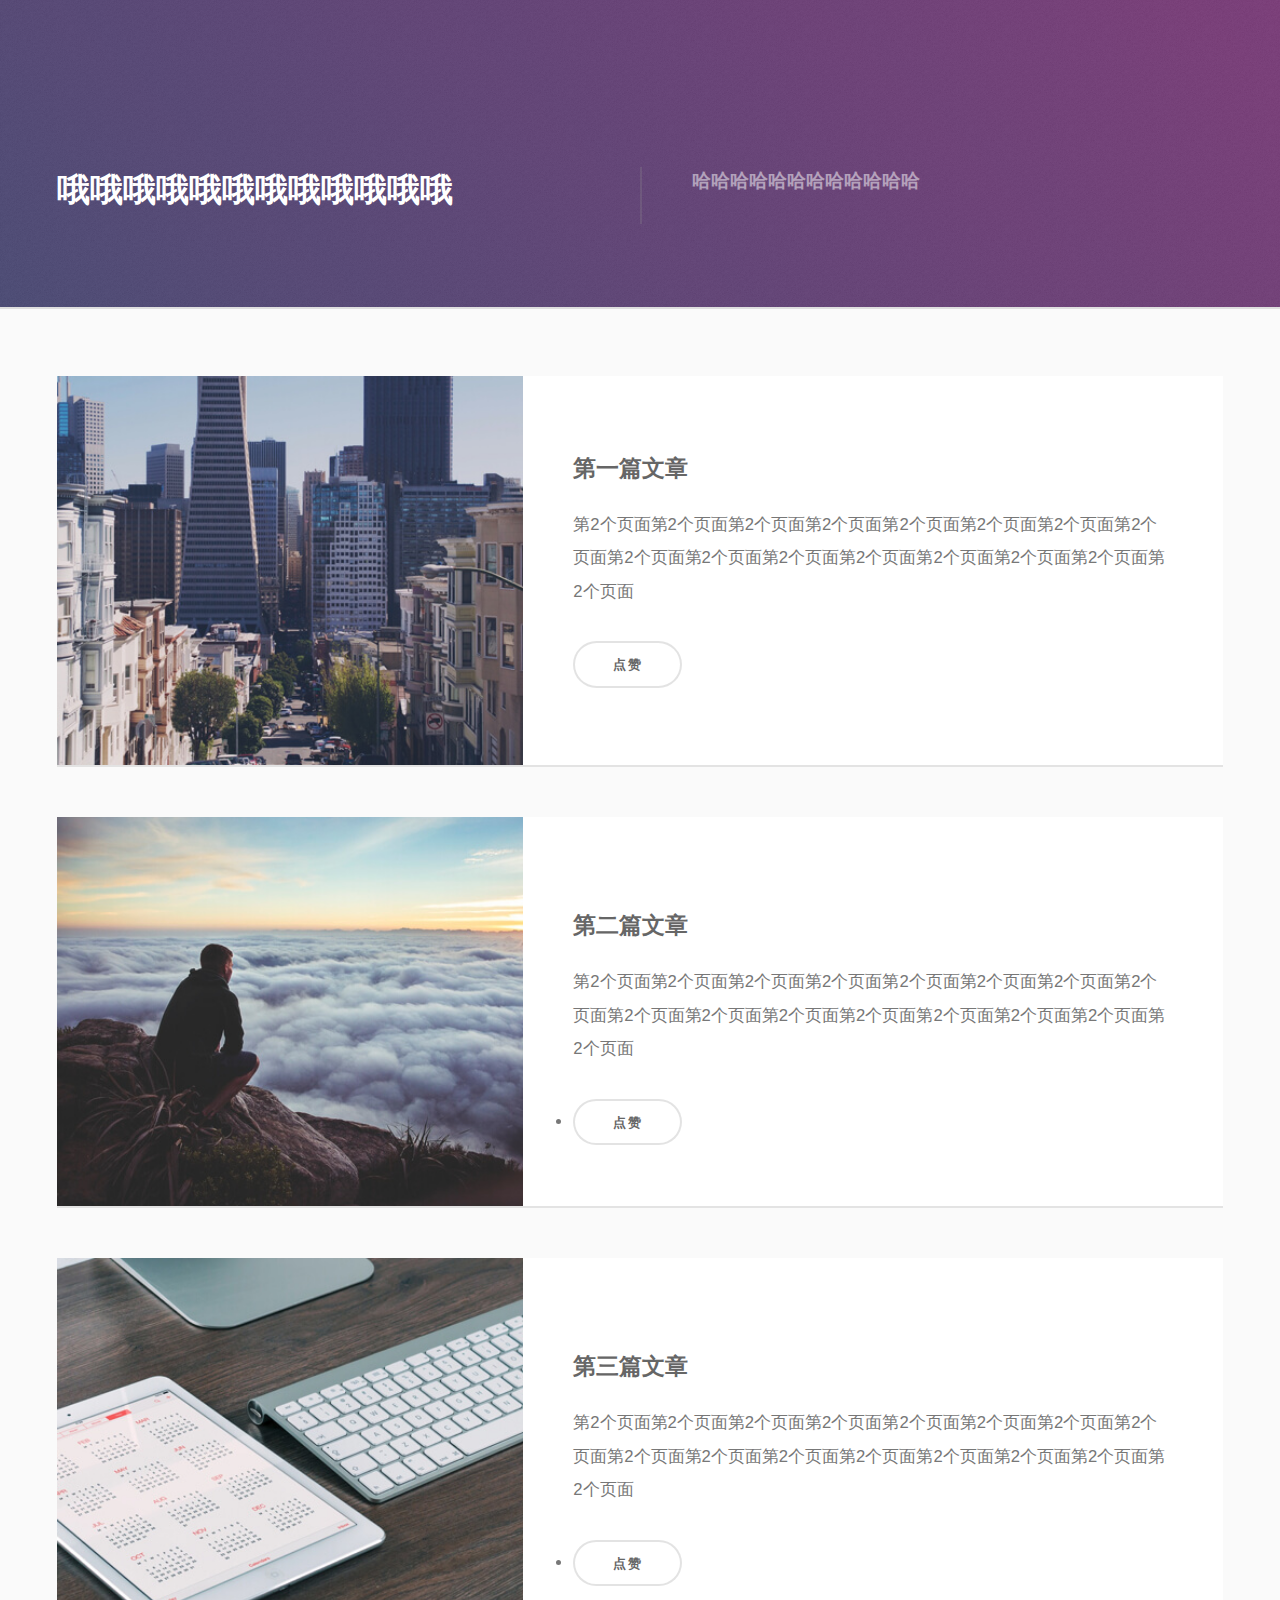
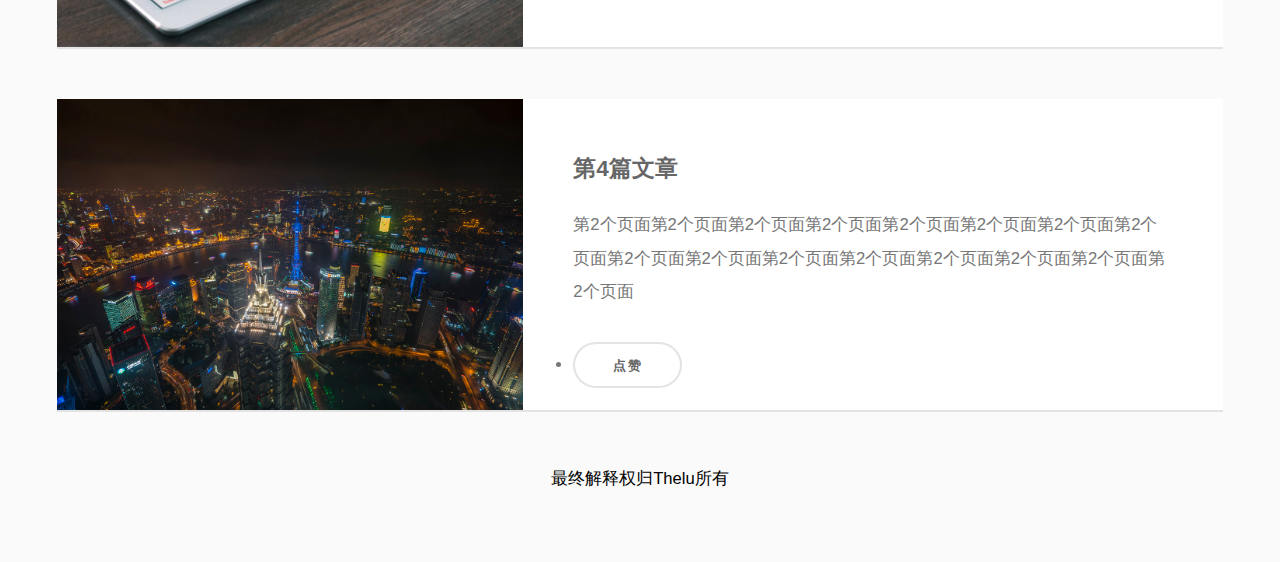
==== commit 301a801f: "Update aa.html" ====
--- a/aa.html
+++ b/aa.html
@@ -22,9 +22,7 @@
 		</section>
 		<section>
 			<p>哈哈哈哈哈哈哈哈哈哈哈哈</p>
-			<ul class="actions">
-				<li><a href="#" class="button special">go</a></li>
-			</ul>
+			
 		</section>
 	</div>
 </section>
@@ -87,4 +85,4 @@
 
 
 </body>
-</html>+</html>
